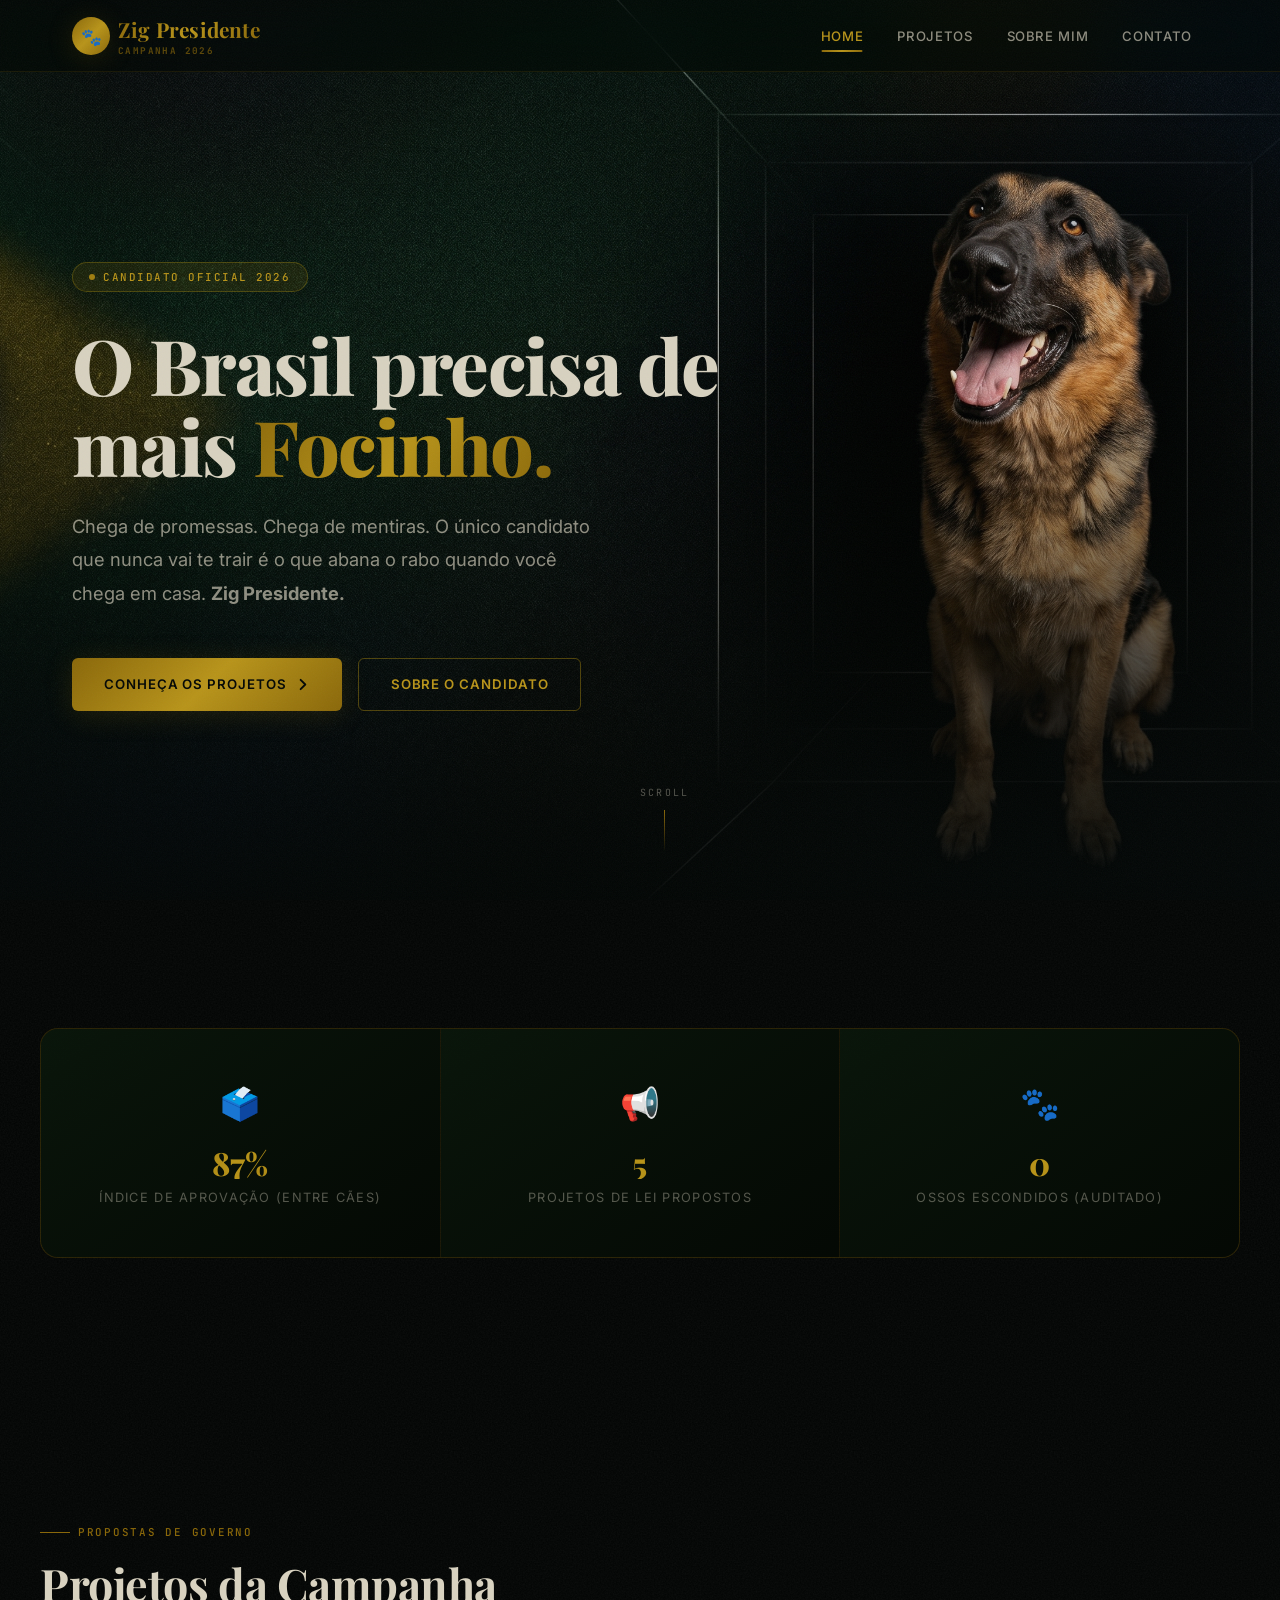
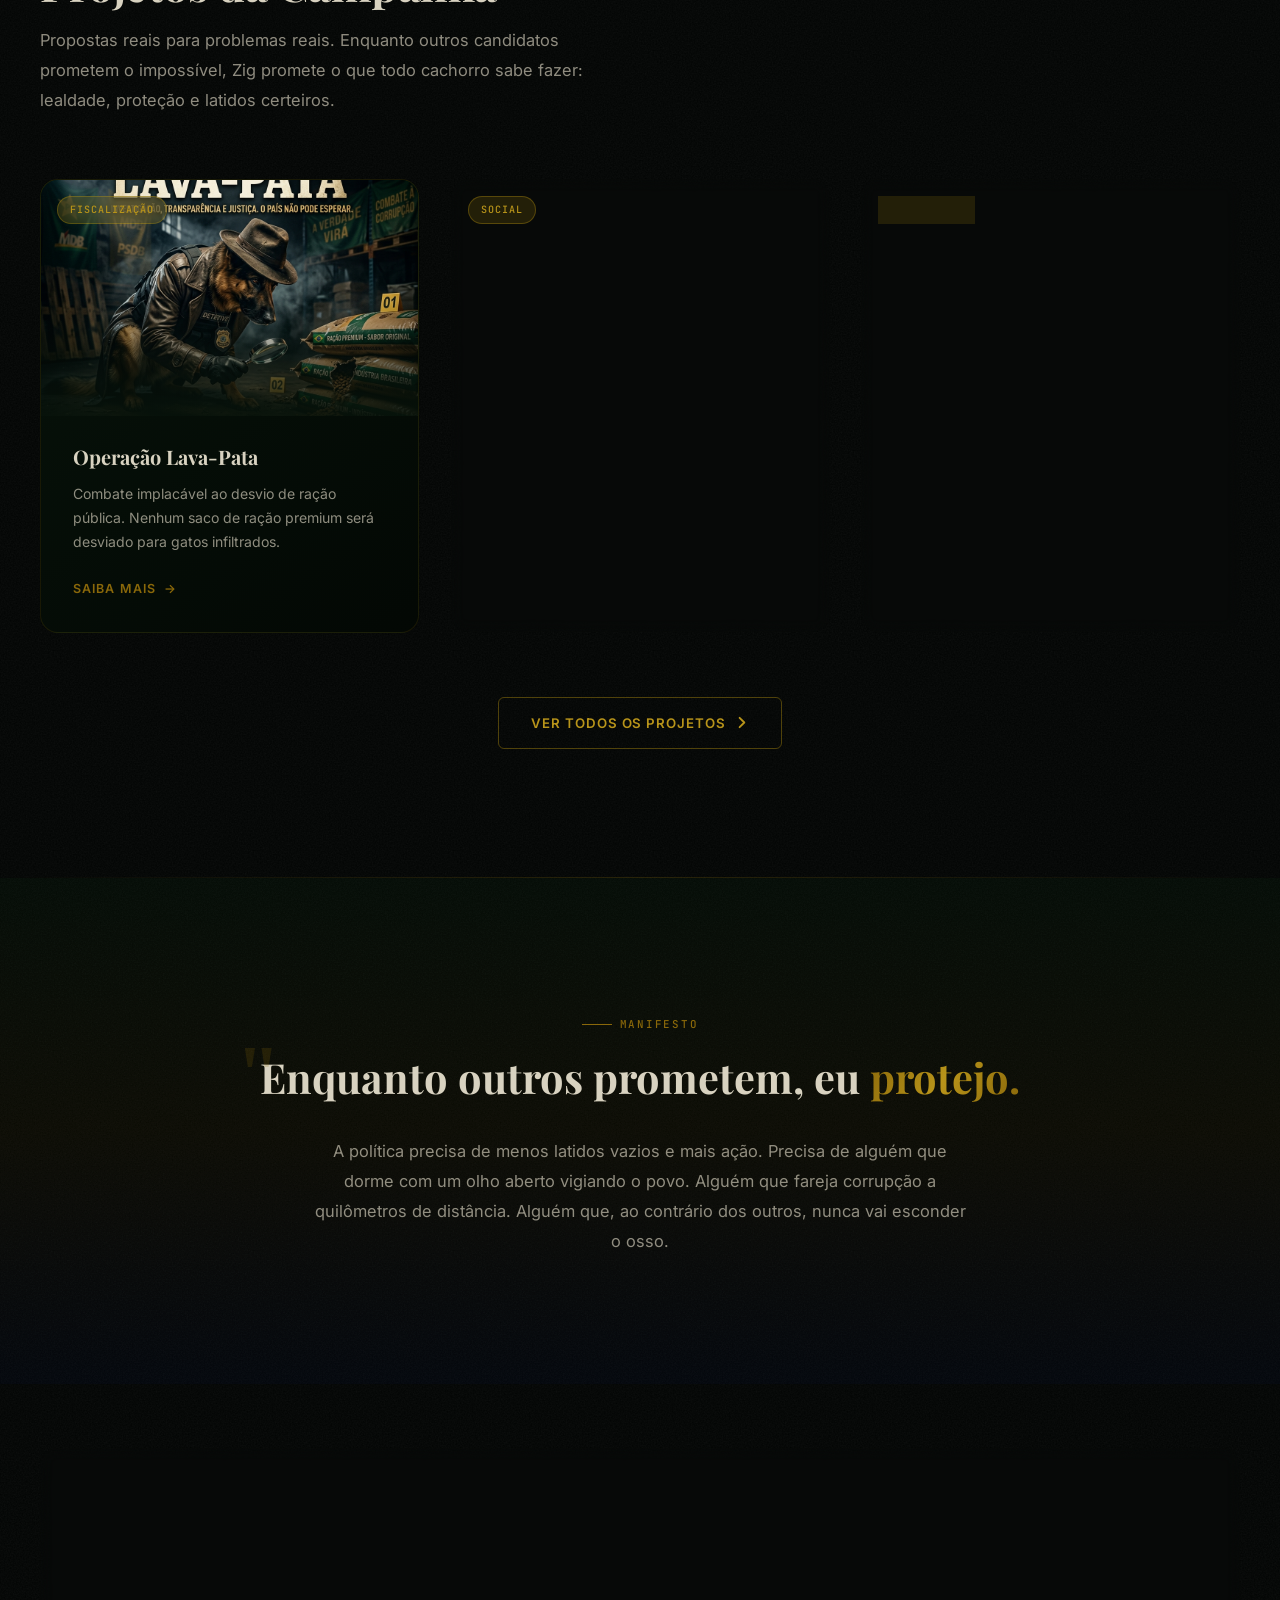
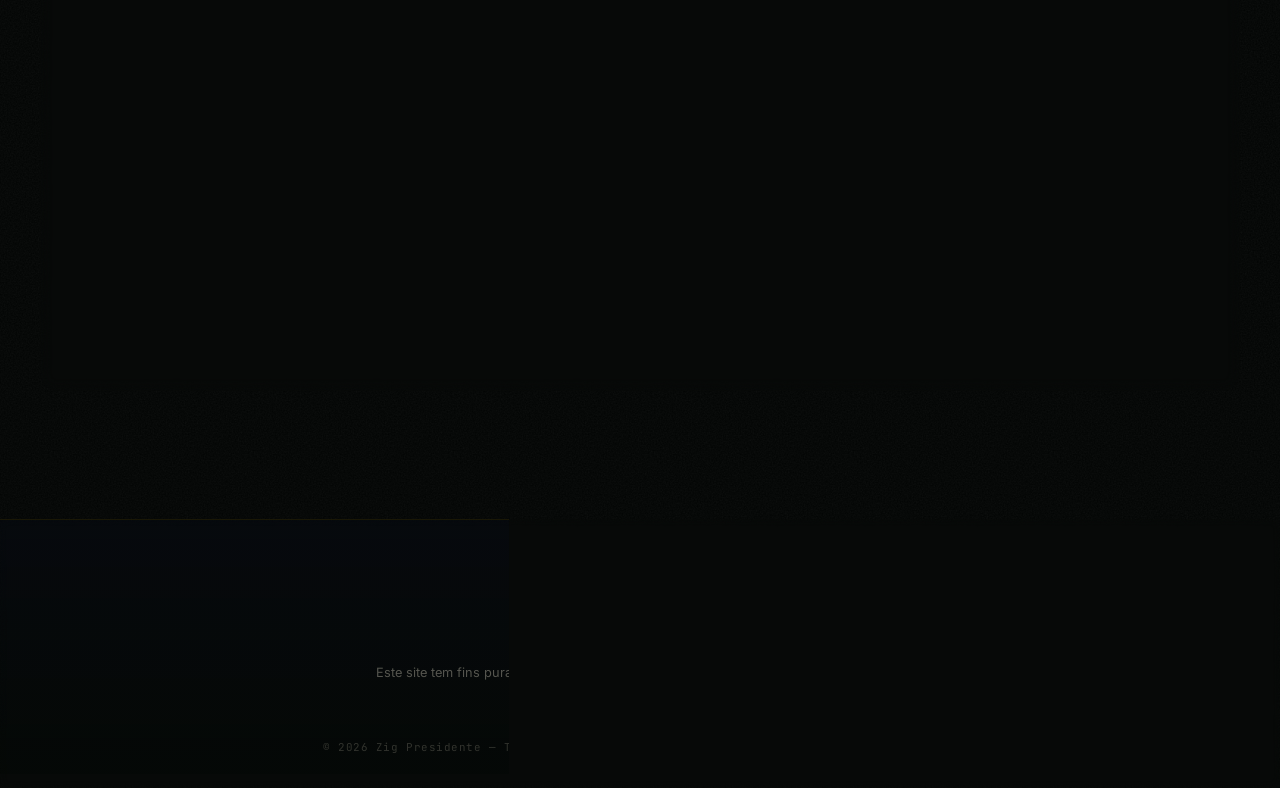
==== index.html @ d4a7e596 "inicial" ====
<!DOCTYPE html>
<html lang="pt-BR">
<head>
  <meta charset="UTF-8">
  <meta name="viewport" content="width=device-width, initial-scale=1.0">
  <meta name="description" content="Zig Presidente — A campanha presidencial canina mais séria do Brasil. Conheça os projetos e propostas do candidato mais leal do país.">
  <title>Zig Presidente — O Brasil Precisa de Mais Focinho</title>
  <link rel="stylesheet" href="style.css">
  <link rel="icon" href="data:image/svg+xml,<svg xmlns=%22http://www.w3.org/2000/svg%22 viewBox=%220 0 100 100%22><text y=%22.9em%22 font-size=%2290%22>🐾</text></svg>">
</head>
<body>

  <!-- Grain Overlay -->
  <div class="grain-overlay"></div>

  <!-- Header -->
  <header class="header" id="header">
    <div class="header-inner">
      <a href="index.html" class="logo" id="logo">
        <div class="logo-icon">🐾</div>
        <div>
          <span class="logo-text">Zig Presidente</span>
          <span class="logo-tag">Campanha 2026</span>
        </div>
      </a>
      <button class="menu-toggle" id="menu-toggle" aria-label="Abrir menu">
        <span></span><span></span><span></span>
      </button>
      <nav class="nav" id="nav">
        <a href="index.html" class="nav-link active" id="nav-home">Home</a>
        <a href="projetos.html" class="nav-link" id="nav-projetos">Projetos</a>
        <a href="sobre.html" class="nav-link" id="nav-sobre">Sobre Mim</a>
        <a href="contato.html" class="nav-link" id="nav-contato">Contato</a>
      </nav>
    </div>
  </header>

  <!-- ========================
       HERO SECTION
       ======================== -->
  <section class="hero" id="hero">
    <div class="hero-bg"></div>
    <div class="hero-content">
      <div class="hero-badge">
        <span class="hero-badge-dot"></span>
        Candidato Oficial 2026
      </div>
      <h1 class="hero-title">
        O Brasil precisa de mais
        <span class="hero-title-gold">Focinho.</span>
      </h1>
      <p class="hero-subtitle">
        Chega de promessas. Chega de mentiras. O único candidato que nunca vai
        te trair é o que abana o rabo quando você chega em casa.
        <strong>Zig Presidente.</strong>
      </p>
      <div class="hero-actions">
        <a href="projetos.html" class="btn btn-primary" id="btn-projetos">
          Conheça os Projetos
          <svg width="15" height="15" viewBox="0 0 16 16" fill="none"><path d="M6 3L11 8L6 13" stroke="currentColor" stroke-width="2" stroke-linecap="round" stroke-linejoin="round"/></svg>
        </a>
        <a href="sobre.html" class="btn btn-outline" id="btn-sobre">
          Sobre o Candidato
        </a>
      </div>
    </div>
    <div class="scroll-indicator">
      <span class="scroll-indicator-text">Scroll</span>
      <div class="scroll-indicator-line"></div>
    </div>
  </section>

  <!-- ========================
       NÚMEROS DA CAMPANHA
       ======================== -->
  <section class="section" id="numbers" style="padding-bottom: 0;">
    <div class="section-inner">
      <div class="feature-strip reveal">
        <div class="feature-item">
          <span class="feature-icon">🗳️</span>
          <div class="feature-value">87%</div>
          <div class="feature-label">Índice de aprovação (entre cães)</div>
        </div>
        <div class="feature-item">
          <span class="feature-icon">📢</span>
          <div class="feature-value">5</div>
          <div class="feature-label">Projetos de lei propostos</div>
        </div>
        <div class="feature-item">
          <span class="feature-icon">🐾</span>
          <div class="feature-value">0</div>
          <div class="feature-label">Ossos escondidos (auditado)</div>
        </div>
      </div>
    </div>
  </section>

  <!-- ========================
       PROJETOS DA CAMPANHA
       ======================== -->
  <section class="section" id="projects-preview">
    <div class="section-inner">
      <div class="reveal">
        <span class="section-label">Propostas de Governo</span>
        <h2 class="section-title">Projetos da Campanha</h2>
        <p class="section-desc">
          Propostas reais para problemas reais. Enquanto outros candidatos prometem
          o impossível, Zig promete o que todo cachorro sabe fazer: lealdade,
          proteção e latidos certeiros.
        </p>
      </div>

      <div class="projects-grid">
        <!-- Card 1 -->
        <a href="projetos.html#projeto-lava-pata" class="project-card reveal reveal-delay-1" id="card-lava-pata">
          <div class="project-card-image">
            <img src="img/operacao-lava-pata.png" alt="Operação Lava-Pata" loading="lazy">
            <span class="project-card-tag">Fiscalização</span>
          </div>
          <div class="project-card-body">
            <h3 class="project-card-title">Operação Lava-Pata</h3>
            <p class="project-card-desc">
              Combate implacável ao desvio de ração pública. Nenhum saco de ração
              premium será desviado para gatos infiltrados.
            </p>
            <div class="project-card-footer">
              <span class="project-card-link">
                Saiba mais <span class="project-card-link-arrow">→</span>
              </span>
            </div>
          </div>
        </a>

        <!-- Card 2 -->
        <a href="projetos.html#projeto-bolsa-petisco" class="project-card reveal reveal-delay-2" id="card-bolsa-petisco">
          <div class="project-card-image">
            <img src="img/bolsa-petisco-premium.png" alt="Bolsa Petisco Premium" loading="lazy">
            <span class="project-card-tag">Social</span>
          </div>
          <div class="project-card-body">
            <h3 class="project-card-title">Bolsa Petisco Premium</h3>
            <p class="project-card-desc">
              Redistribuição de renda canina. Todo cachorro merece um petisco
              de qualidade, não apenas os de raça.
            </p>
            <div class="project-card-footer">
              <span class="project-card-link">
                Saiba mais <span class="project-card-link-arrow">→</span>
              </span>
            </div>
          </div>
        </a>

        <!-- Card 3 -->
        <a href="projetos.html#projeto-pec-focinho" class="project-card reveal reveal-delay-3" id="card-pec-focinho">
          <div class="project-card-image">
            <img src="img/pec-focinho-livre.png" alt="PEC do Focinho Livre" loading="lazy">
            <span class="project-card-tag">Legislação</span>
          </div>
          <div class="project-card-body">
            <h3 class="project-card-title">PEC do Focinho Livre</h3>
            <p class="project-card-desc">
              Legalização da quebra de lixeiras. Liberdade de expressão para
              focinhos curiosos em todo o território nacional.
            </p>
            <div class="project-card-footer">
              <span class="project-card-link">
                Saiba mais <span class="project-card-link-arrow">→</span>
              </span>
            </div>
          </div>
        </a>
      </div>

      <div class="section-cta reveal reveal-delay-4">
        <a href="projetos.html" class="btn btn-outline" id="btn-all-projects">
          Ver Todos os Projetos
          <svg width="15" height="15" viewBox="0 0 16 16" fill="none"><path d="M6 3L11 8L6 13" stroke="currentColor" stroke-width="2" stroke-linecap="round" stroke-linejoin="round"/></svg>
        </a>
      </div>
    </div>
  </section>

  <div class="divider"></div>

  <!-- ========================
       MANIFESTO
       ======================== -->
  <section class="manifesto-section" id="manifesto">
    <div class="section-inner" style="text-align: center;">
      <div class="reveal">
        <span class="section-label" style="justify-content: center;">
          Manifesto
        </span>
        <blockquote class="manifesto-quote">
          Enquanto outros prometem, eu
          <span class="hero-title-gold">protejo.</span>
        </blockquote>
        <p class="section-desc" style="max-width: 660px; margin-left: auto; margin-right: auto; margin-bottom: 0;">
          A política precisa de menos latidos vazios e mais ação. Precisa de alguém
          que dorme com um olho aberto vigiando o povo. Alguém que fareja corrupção
          a quilômetros de distância. Alguém que, ao contrário dos outros, nunca
          vai esconder o osso.
        </p>
      </div>
    </div>
  </section>

  <!-- ========================
       CALL TO ACTION FINAL
       ======================== -->
  <section class="section" id="cta-final" style="padding-top: var(--space-3xl);">
    <div class="section-inner">
      <div class="cta-block reveal">
        <div class="cta-block-inner">
          <span class="section-label" style="justify-content: center;">Faça Parte</span>
          <h2 class="cta-block-title">Junte-se à campanha<br>mais honesta do Brasil.</h2>
          <p class="cta-block-desc">
            Siga o Zig no Instagram e acompanhe cada latido, cada proposta e cada
            mordida na corrupção em tempo real.
          </p>
          <div class="cta-block-actions">
            <a href="https://www.instagram.com/zig_o_cachorro" target="_blank" rel="noopener noreferrer"
               class="btn btn-primary" id="btn-ig-cta">
              <svg width="18" height="18" viewBox="0 0 24 24" fill="none">
                <rect x="2" y="2" width="20" height="20" rx="5" stroke="currentColor" stroke-width="2"/>
                <circle cx="12" cy="12" r="5" stroke="currentColor" stroke-width="2"/>
                <circle cx="17.5" cy="6.5" r="1.5" fill="currentColor"/>
              </svg>
              @zig_o_cachorro
            </a>
            <a href="contato.html" class="btn btn-outline" id="btn-contact-cta">
              Entrar em Contato
            </a>
          </div>
        </div>
      </div>
    </div>
  </section>

  <!-- Footer -->
  <footer class="footer" id="footer">
    <div class="footer-inner">
      <a href="https://www.instagram.com/zig_o_cachorro" target="_blank" rel="noopener noreferrer"
         class="footer-instagram" id="footer-ig-link">
        <svg width="18" height="18" viewBox="0 0 24 24" fill="none">
          <rect x="2" y="2" width="20" height="20" rx="5" stroke="currentColor" stroke-width="2"/>
          <circle cx="12" cy="12" r="5" stroke="currentColor" stroke-width="2"/>
          <circle cx="17.5" cy="6.5" r="1.5" fill="currentColor"/>
        </svg>
        @zig_o_cachorro
      </a>
      <p class="footer-disclaimer">
        Este site tem fins puramente de comédia e é um projeto de estudo sobre
        programação desenvolvido por <strong>Carlos Guedes</strong>.
      </p>
      <p class="footer-copyright">
        © 2026 Zig Presidente — Todos os direitos reservados (inclusive o de roer chinelos).
      </p>
    </div>
  </footer>

  <script src="main.js"></script>

  <style>
    /* === section-cta centralizado === */
    .section-cta {
      text-align: center;
      margin-top: var(--space-3xl);
    }

    /* === CTA Block === */
    .cta-block {
      border-radius: var(--radius-lg);
      overflow: hidden;
      border: 1px solid var(--glass-border);
      background:
        var(--noise-url),
        linear-gradient(145deg, rgba(26, 92, 42, 0.22), rgba(7, 18, 10, 0.92));
      background-size: 300px 300px, cover;
      backdrop-filter: blur(8px);
      -webkit-backdrop-filter: blur(8px);
    }

    .cta-block-inner {
      padding: var(--space-4xl) var(--space-3xl);
      text-align: center;
      position: relative;
    }

    /* Borda dourada animada no topo */
    .cta-block-inner::before {
      content: '';
      position: absolute;
      top: 0; left: 10%; right: 10%;
      height: 2px;
      background: var(--gradient-gold);
      border-radius: var(--radius-full);
      opacity: 0.7;
    }

    .cta-block-title {
      font-family: var(--font-display);
      font-size: clamp(1.8rem, 3.5vw, 2.8rem);
      font-weight: 800;
      line-height: 1.2;
      margin: var(--space-md) 0 var(--space-lg);
    }

    .cta-block-desc {
      font-size: 1rem;
      color: var(--text-secondary);
      max-width: 480px;
      margin: 0 auto var(--space-2xl);
      line-height: 1.8;
    }

    .cta-block-actions {
      display: flex;
      gap: var(--space-md);
      justify-content: center;
      flex-wrap: wrap;
    }

    @media (max-width: 480px) {
      .cta-block-inner { padding: var(--space-2xl) var(--space-lg); }
      .cta-block-actions .btn { width: 100%; justify-content: center; }
    }
  </style>
</body>
</html>
---- style.css ----
/* ============================================
   ZIG PRESIDENTE — DESIGN SYSTEM PREMIUM v2
   Fundo: textura do background.jpeg com cores
   da bandeira brasileira (verde, amarelo, azul)
   ============================================ */

@import url('https://fonts.googleapis.com/css2?family=Playfair+Display:ital,wght@0,400;0,600;0,700;0,800;0,900;1,400;1,700&family=Inter:wght@300;400;500;600;700&family=JetBrains+Mono:wght@400;500&display=swap');

/* ============================================
   CSS CUSTOM PROPERTIES
   ============================================ */
:root {
  /* =============================================
     PALETA EXTRAÍDA DA IMAGEM:
     Base: preto-verde profundo
     Verde: floresta escuro mas visível
     Ouro: oliva quente, âmbar
     Azul: marinho profundo
     ============================================= */

  /* Verde floresta — visível, rico, escuro */
  --br-green-dark:  #071a0c;
  --br-green:       #0e3018;
  --br-green-mid:   #164224;
  --br-green-light: #1e5430;

  /* Ouro oliva / âmbar — quente e presente */
  --br-gold-deep:   #5a4206;
  --br-gold:        #8a680a;
  --br-gold-mid:    #a07e10;
  --br-gold-light:  #b8941a;
  --br-gold-glow:   #c8a824;

  /* Azul marinho profundo — rico */
  --br-blue-dark:   #060e22;
  --br-blue:        #0a1838;
  --br-blue-mid:    #102450;
  --br-blue-light:  #183068;

  /* Neutros — base quase preta */
  --coal-950: #020403;
  --coal-900: #040805;
  --coal-800: #060c07;
  --coal-700: #091009;

  /* Texto — levemente aquecido */
  --text-primary:   #d8d2c0;
  --text-secondary: rgba(216, 210, 192, 0.65);
  --text-tertiary:  rgba(216, 210, 192, 0.38);
  --text-gold:      #b8941a;

  /* Gradientes principais */
  --gradient-gold:       linear-gradient(135deg, var(--br-gold), var(--br-gold-light), var(--br-gold));
  --gradient-gold-text:  linear-gradient(120deg, var(--br-gold), var(--br-gold-light), var(--br-gold));
  --gradient-card:       linear-gradient(145deg, rgba(8, 22, 12, 0.88), rgba(3, 8, 4, 0.95));
  --gradient-hero-overlay: linear-gradient(
    180deg,
    rgba(2, 5, 3, 0.18) 0%,
    rgba(2, 5, 3, 0.05) 38%,
    rgba(2, 5, 3, 0.50) 68%,
    rgba(2, 5, 3, 0.97) 100%
  );

  /* ===== NOISE — grain fino, não branco ===== */
  --noise-url: url("data:image/svg+xml,%3Csvg xmlns='http://www.w3.org/2000/svg' width='200' height='200'%3E%3Cfilter id='n'%3E%3CfeTurbulence type='fractalNoise' baseFrequency='0.68' numOctaves='4' stitchTiles='stitch'/%3E%3CfeColorMatrix type='saturate' values='0'/%3E%3C/filter%3E%3Crect width='200' height='200' filter='url(%23n)' opacity='0.06'/%3E%3C/svg%3E");

  /* Glass */
  --glass-bg:           rgba(6, 16, 8, 0.82);
  --glass-border:       rgba(138, 104, 10, 0.16);
  --glass-border-hover: rgba(138, 104, 10, 0.36);

  /* Shadows */
  --shadow-sm:          0 2px 8px  rgba(0, 0, 0, 0.65);
  --shadow-md:          0 4px 20px rgba(0, 0, 0, 0.72);
  --shadow-lg:          0 8px 40px rgba(0, 0, 0, 0.80);
  --shadow-xl:          0 16px 60px rgba(0, 0, 0, 0.88);
  --shadow-gold:        0 4px 28px rgba(138, 104, 10, 0.20);
  --shadow-gold-hover:  0 8px 40px rgba(138, 104, 10, 0.32);

  /* Spacing */
  --space-xs:   0.25rem;
  --space-sm:   0.5rem;
  --space-md:   1rem;
  --space-lg:   1.5rem;
  --space-xl:   2rem;
  --space-2xl:  3rem;
  --space-3xl:  4rem;
  --space-4xl:  6rem;
  --space-5xl:  8rem;

  /* Typography */
  --font-display: 'Playfair Display', Georgia, serif;
  --font-body:    'Inter', -apple-system, sans-serif;
  --font-mono:    'JetBrains Mono', monospace;

  /* Borders */
  --radius-sm:   6px;
  --radius-md:   12px;
  --radius-lg:   18px;
  --radius-xl:   28px;
  --radius-full: 9999px;

  /* Transitions */
  --ease-expo:      cubic-bezier(0.16, 1, 0.3, 1);
  --ease-quart:     cubic-bezier(0.25, 1, 0.5, 1);
  --transition-fast: 200ms var(--ease-expo);
  --transition-base: 380ms var(--ease-expo);
  --transition-slow: 620ms var(--ease-expo);

  /* Layout */
  --max-width:    1200px;
  --header-height: 72px;
}

/* ============================================
   RESET
   ============================================ */
*, *::before, *::after { margin: 0; padding: 0; box-sizing: border-box; }
html { scroll-behavior: smooth; font-size: 16px; -webkit-font-smoothing: antialiased; }
a    { text-decoration: none; color: inherit; }
img  { max-width: 100%; display: block; }
ul, ol { list-style: none; }

/* ============================================
   FUNDO GLOBAL — TEXTURA DA BANDEIRA
   O body usa background.jpeg como textura base
   com overlay das cores da bandeira brasileira.
   ============================================ */
body {
  font-family: var(--font-body);
  color: var(--text-primary);
  line-height: 1.7;
  overflow-x: hidden;
  min-height: 100vh;

  /*
    BASE: preto profundo + grain
    A cor vem do body::before via blobs de gradiente,
    replicando exatamente a estética da imagem.
  */
  background-color: #010302;
  background-image:
    var(--noise-url),
    linear-gradient(
      160deg,
      #010302 0%,
      #020504 50%,
      #010302 100%
    );
  background-size: 200px 200px, cover;
  background-attachment: scroll, fixed;
}

/*
  BLOBS DE COR — replicam os glows da imagem:
  • Verde floresta: cantos e diagonal
  • Azul marinho: blob lateral esquerdo
  • Ouro oliva: centro/diagonal
  Todos ricos mas escuros, sobre o preto.
*/
body::before {
  content: '';
  position: fixed;
  inset: 0;
  z-index: 0;
  pointer-events: none;
  background:
    /* Verde topo-esquerdo */
    radial-gradient(ellipse 50% 32% at -2% 4%,
      rgba(16, 62, 24, 0.72) 0%,
      rgba(8, 36, 14, 0.36) 45%,
      transparent 68%
    ),
    /* Azul marinho centro-esquerdo — contido na esquerda */
    radial-gradient(ellipse 40% 48% at 5% 52%,
      rgba(8, 20, 68, 0.78) 0%,
      rgba(6, 14, 50, 0.50) 40%,
      transparent 65%
    ),
    /* Ouro oliva — apenas esquerda/centro-esquerdo */
    radial-gradient(ellipse 45% 40% at 22% 48%,
      rgba(90, 74, 6, 0.58) 0%,
      rgba(60, 48, 4, 0.28) 45%,
      transparent 68%
    ),
    /* Verde canto inferior-esquerdo */
    radial-gradient(ellipse 44% 36% at -2% 100%,
      rgba(12, 48, 18, 0.58) 0%,
      rgba(6, 28, 10, 0.24) 50%,
      transparent 70%
    ),
    /* Verde sombra canto superior-direito */
    radial-gradient(ellipse 40% 30% at 102% 0%,
      rgba(6, 24, 10, 0.35) 0%,
      transparent 60%
    ),
    /* Verde sombra canto inferior-direito */
    radial-gradient(ellipse 48% 36% at 102% 100%,
      rgba(4, 18, 8, 0.40) 0%,
      transparent 65%
    ),
    /* Vignette escuro lateral direita — mata o branco */
    linear-gradient(to left,
      rgba(1, 2, 1, 0.72) 0%,
      rgba(1, 2, 1, 0.40) 30%,
      transparent 60%
    ),
    /* Vignette escuro topo e base */
    linear-gradient(to bottom,
      rgba(1, 2, 1, 0.50) 0%,
      transparent 18%,
      transparent 82%,
      rgba(1, 2, 1, 0.60) 100%
    );
}

/* Vignette adicional: escurece bordas do conteúdo */
body::after {
  content: '';
  position: fixed;
  inset: 0;
  z-index: 0;
  pointer-events: none;
  background:
    /* Borda direita muito escura */
    radial-gradient(ellipse 40% 100% at 100% 50%,
      rgba(0, 0, 0, 0.55) 0%,
      transparent 70%
    ),
    /* Borda superior */
    radial-gradient(ellipse 100% 25% at 50% 0%,
      rgba(0, 0, 0, 0.45) 0%,
      transparent 100%
    ),
    /* Borda inferior */
    radial-gradient(ellipse 100% 20% at 50% 100%,
      rgba(0, 0, 0, 0.50) 0%,
      transparent 100%
    );
}

/* Todos os filhos ficam acima dos pseudo-elementos */
body > * { position: relative; z-index: 1; }

/* ============================================
   SCROLLBAR
   ============================================ */
::-webkit-scrollbar       { width: 7px; }
::-webkit-scrollbar-track { background: var(--coal-900); }
::-webkit-scrollbar-thumb { background: var(--br-green-mid); border-radius: var(--radius-full); }
::-webkit-scrollbar-thumb:hover { background: var(--br-gold); }

::selection { background: rgba(200, 160, 16, 0.30); color: #fff; }

/* ============================================
   GRAIN OVERLAY (textura fina premium)
   ============================================ */
.grain-overlay {
  position: fixed;
  inset: 0;
  pointer-events: none;
  z-index: 9999;
  opacity: 0.038;
  background-image: url("data:image/svg+xml,%3Csvg viewBox='0 0 200 200' xmlns='http://www.w3.org/2000/svg'%3E%3Cfilter id='n'%3E%3CfeTurbulence type='fractalNoise' baseFrequency='0.80' numOctaves='4' stitchTiles='stitch'/%3E%3C/filter%3E%3Crect width='100%25' height='100%25' filter='url(%23n)'/%3E%3C/svg%3E");
  background-size: 200px;
}

/* ============================================
   HEADER
   ============================================ */
.header {
  position: fixed;
  top: 0; left: 0; right: 0;
  z-index: 1000;
  height: var(--header-height);
  transition: all var(--transition-base);
}

.header::before {
  content: '';
  position: absolute;
  inset: 0;
  background: rgba(3, 8, 4, 0.62);
  backdrop-filter: blur(22px) saturate(160%);
  -webkit-backdrop-filter: blur(22px) saturate(160%);
  border-bottom: 1px solid var(--glass-border);
  transition: all var(--transition-base);
}

.header.scrolled::before {
  background: rgba(3, 8, 4, 0.94);
  border-bottom-color: rgba(138, 104, 10, 0.22);
}

.header-inner {
  position: relative;
  max-width: var(--max-width);
  margin: 0 auto;
  padding: 0 var(--space-xl);
  height: 100%;
  display: flex;
  align-items: center;
  justify-content: space-between;
}

/* Logo */
.logo {
  display: flex;
  align-items: center;
  gap: var(--space-sm);
  font-family: var(--font-display);
  font-weight: 700;
  font-size: 1.3rem;
  z-index: 10;
}

.logo-icon {
  width: 38px; height: 38px;
  border-radius: var(--radius-full);
  background: var(--gradient-gold);
  display: flex; align-items: center; justify-content: center;
  font-size: 1.05rem;
  box-shadow: var(--shadow-gold);
  flex-shrink: 0;
}

.logo-text {
  background: var(--gradient-gold-text);
  -webkit-background-clip: text;
  -webkit-text-fill-color: transparent;
  background-clip: text;
  letter-spacing: 0.01em;
}

.logo-tag {
  font-family: var(--font-mono);
  font-size: 0.58rem;
  color: var(--br-gold);
  text-transform: uppercase;
  letter-spacing: 0.15em;
  opacity: 0.65;
  display: block;
  margin-top: -3px;
}

/* Nav */
.nav { display: flex; align-items: center; gap: 2px; }

.nav-link {
  position: relative;
  padding: 8px 16px;
  font-size: 0.82rem;
  font-weight: 500;
  letter-spacing: 0.05em;
  text-transform: uppercase;
  color: var(--text-secondary);
  border-radius: var(--radius-sm);
  transition: color var(--transition-fast);
}

.nav-link:hover  { color: var(--br-gold-light); }
.nav-link.active { color: var(--br-gold-light); }

.nav-link::after {
  content: '';
  position: absolute;
  bottom: 3px; left: 50%;
  width: 0; height: 2px;
  background: var(--gradient-gold);
  border-radius: var(--radius-full);
  transform: translateX(-50%);
  transition: width var(--transition-base);
}

.nav-link:hover::after,
.nav-link.active::after { width: 55%; }

/* Mobile toggle */
.menu-toggle {
  display: none;
  flex-direction: column;
  gap: 5px;
  background: none; border: none; cursor: pointer;
  padding: var(--space-sm); z-index: 10;
}
.menu-toggle span {
  display: block; width: 24px; height: 2px;
  background: var(--br-gold-mid);
  border-radius: var(--radius-full);
  transition: all var(--transition-base);
}
.menu-toggle.active span:nth-child(1) { transform: rotate(45deg) translate(5px, 5px); }
.menu-toggle.active span:nth-child(2) { opacity: 0; }
.menu-toggle.active span:nth-child(3) { transform: rotate(-45deg) translate(5px, -5px); }

/* ============================================
   HERO SECTION (mantida exatamente como estava)
   ============================================ */
.hero {
  position: relative;
  min-height: 100vh;
  display: flex;
  align-items: center;
  justify-content: flex-start;
  overflow: hidden;
}

.hero-bg {
  position: absolute; inset: 0;
  background-image: url('background.jpeg');
  background-size: cover;
  background-position: center;
  background-attachment: fixed;
  z-index: 0;
}

.hero-bg::after {
  content: '';
  position: absolute; inset: 0;
  background: var(--gradient-hero-overlay);
  z-index: 1;
}

.hero-bg::before {
  content: '';
  position: absolute; inset: 0;
  background: radial-gradient(ellipse at center, transparent 40%, rgba(4, 9, 10, 0.5) 100%);
  z-index: 2;
}

.hero-content {
  position: relative; z-index: 3;
  max-width: var(--max-width);
  margin: 0 auto;
  padding: calc(var(--header-height) + var(--space-4xl)) var(--space-xl) var(--space-4xl);
  width: 100%;
}

.hero-badge {
  display: inline-flex;
  align-items: center;
  gap: var(--space-sm);
  padding: 5px 16px;
  background: rgba(200, 160, 16, 0.10);
  border: 1px solid rgba(200, 160, 16, 0.28);
  border-radius: var(--radius-full);
  font-family: var(--font-mono);
  font-size: 0.68rem;
  font-weight: 500;
  color: var(--br-gold-light);
  letter-spacing: 0.14em;
  text-transform: uppercase;
  margin-bottom: var(--space-xl);
  animation: fadeInUp 0.8s var(--ease-expo) 0.2s both;
}

.hero-badge-dot {
  width: 6px; height: 6px;
  border-radius: var(--radius-full);
  background: var(--br-gold-mid);
  animation: pulse-dot 2s ease-in-out infinite;
}

.hero-title {
  font-family: var(--font-display);
  font-size: clamp(2.8rem, 6vw, 5.5rem);
  font-weight: 800;
  line-height: 1.05;
  letter-spacing: -0.02em;
  margin-bottom: var(--space-lg);
  animation: fadeInUp 0.8s var(--ease-expo) 0.4s both;
  max-width: 650px;
}

.hero-title-gold {
  background: var(--gradient-gold-text);
  -webkit-background-clip: text;
  -webkit-text-fill-color: transparent;
  background-clip: text;
}

.hero-subtitle {
  font-size: clamp(1rem, 1.6vw, 1.15rem);
  color: var(--text-secondary);
  max-width: 520px;
  line-height: 1.82;
  margin-bottom: var(--space-2xl);
  animation: fadeInUp 0.8s var(--ease-expo) 0.6s both;
}

.hero-actions {
  display: flex; gap: var(--space-md); flex-wrap: wrap;
  animation: fadeInUp 0.8s var(--ease-expo) 0.8s both;
}

.scroll-indicator {
  position: absolute;
  bottom: var(--space-2xl);
  left: 50%;
  transform: translateX(-50%);
  z-index: 3;
  display: flex; flex-direction: column; align-items: center; gap: var(--space-sm);
  animation: fadeInUp 0.8s var(--ease-expo) 1.2s both;
}

.scroll-indicator-text {
  font-family: var(--font-mono);
  font-size: 0.62rem;
  letter-spacing: 0.22em;
  text-transform: uppercase;
  color: var(--text-tertiary);
}

.scroll-indicator-line {
  width: 1px; height: 42px;
  background: linear-gradient(180deg, var(--br-gold), transparent);
  animation: scroll-line 2s ease-in-out infinite;
}

/* ============================================
   BUTTONS
   ============================================ */
.btn {
  display: inline-flex; align-items: center; gap: var(--space-sm);
  padding: 14px 32px;
  font-family: var(--font-body);
  font-size: 0.83rem; font-weight: 600;
  letter-spacing: 0.07em; text-transform: uppercase;
  border: none; cursor: pointer;
  border-radius: var(--radius-sm);
  transition: all var(--transition-base);
  position: relative; overflow: hidden;
}

.btn-primary {
  background: var(--gradient-gold);
  color: var(--coal-900);
  box-shadow: var(--shadow-gold);
}
.btn-primary:hover {
  box-shadow: var(--shadow-gold-hover);
  transform: translateY(-2px);
}
.btn-primary::before {
  content: '';
  position: absolute; top: 0; left: -100%;
  width: 100%; height: 100%;
  background: linear-gradient(90deg, transparent, rgba(255,255,255,0.2), transparent);
  transition: left 0.5s ease;
}
.btn-primary:hover::before { left: 100%; }

.btn-outline {
  background: transparent;
  color: var(--br-gold-light);
  border: 1px solid rgba(200, 160, 16, 0.38);
}
.btn-outline:hover {
  border-color: var(--br-gold);
  background: rgba(200, 160, 16, 0.09);
  transform: translateY(-2px);
}

/* ============================================
   SECTION BASE
   ============================================ */
.section {
  padding: var(--space-5xl) var(--space-xl);
  position: relative;
}

.section-inner {
  max-width: var(--max-width);
  margin: 0 auto;
}

.section-label {
  display: inline-flex; align-items: center; gap: var(--space-sm);
  font-family: var(--font-mono);
  font-size: 0.68rem; font-weight: 500;
  letter-spacing: 0.16em; text-transform: uppercase;
  color: var(--br-gold);
  margin-bottom: var(--space-md);
}
.section-label::before {
  content: ''; width: 30px; height: 1px; background: var(--br-gold);
}

.section-title {
  font-family: var(--font-display);
  font-size: clamp(2rem, 3.5vw, 3rem);
  font-weight: 700; line-height: 1.15;
  margin-bottom: var(--space-md);
  letter-spacing: -0.01em;
}

.section-desc {
  font-size: 1.03rem;
  color: var(--text-secondary);
  max-width: 600px; line-height: 1.82;
  margin-bottom: var(--space-3xl);
}

.divider {
  width: 100%; height: 1px;
  background: linear-gradient(90deg, transparent, rgba(200,160,16,0.18), transparent);
}

/* ============================================
   PROJECT CARDS
   ============================================ */
.projects-grid {
  display: grid;
  grid-template-columns: repeat(auto-fit, minmax(320px, 1fr));
  gap: var(--space-xl);
}

.project-card {
  position: relative;
  border-radius: var(--radius-lg);
  overflow: hidden;
  background: var(--gradient-card);
  border: 1px solid var(--glass-border);
  transition: all var(--transition-base);
  cursor: pointer;
  /* Fundo interno também com leve textura */
  backdrop-filter: blur(8px);
  -webkit-backdrop-filter: blur(8px);
}
.project-card:hover {
  border-color: var(--glass-border-hover);
  transform: translateY(-7px);
  box-shadow: var(--shadow-gold);
}

.project-card-image {
  position: relative; width: 100%; aspect-ratio: 16/10; overflow: hidden;
}
.project-card-image img {
  width: 100%; height: 100%; object-fit: cover;
  transition: transform var(--transition-slow);
}
.project-card:hover .project-card-image img { transform: scale(1.06); }

.project-card-image::after {
  content: '';
  position: absolute; inset: 0;
  background: linear-gradient(180deg, transparent 50%, rgba(7, 18, 10, 0.92) 100%);
}

.project-card-tag {
  position: absolute; top: var(--space-md); left: var(--space-md); z-index: 2;
  padding: 4px 12px;
  background: rgba(200, 160, 16, 0.15);
  backdrop-filter: blur(10px); -webkit-backdrop-filter: blur(10px);
  border: 1px solid rgba(200, 160, 16, 0.32);
  border-radius: var(--radius-full);
  font-family: var(--font-mono); font-size: 0.63rem; font-weight: 500;
  color: var(--br-gold-light); letter-spacing: 0.10em; text-transform: uppercase;
}

.project-card-body { padding: var(--space-lg) var(--space-xl) var(--space-xl); }

.project-card-title {
  font-family: var(--font-display);
  font-size: 1.25rem; font-weight: 700;
  margin-bottom: var(--space-sm);
  color: var(--text-primary);
  transition: color var(--transition-fast);
}
.project-card:hover .project-card-title { color: var(--br-gold-light); }

.project-card-desc {
  font-size: 0.88rem; color: var(--text-secondary); line-height: 1.72;
  margin-bottom: var(--space-lg);
}

.project-card-footer { display: flex; align-items: center; justify-content: space-between; }

.project-card-link {
  display: inline-flex; align-items: center; gap: var(--space-sm);
  font-size: 0.78rem; font-weight: 600;
  color: var(--br-gold); text-transform: uppercase; letter-spacing: 0.09em;
  transition: gap var(--transition-fast);
}
.project-card:hover .project-card-link { gap: var(--space-md); }
.project-card-link-arrow { transition: transform var(--transition-fast); }
.project-card:hover .project-card-link-arrow { transform: translateX(4px); }

/* ============================================
   PAGE HERO (páginas internas)
   ============================================ */
.page-hero {
  position: relative;
  padding: calc(var(--header-height) + var(--space-4xl)) var(--space-xl) var(--space-3xl);
  text-align: center;
  overflow: hidden;
}

/* Faixas coloridas sutis na hero das páginas internas */
.page-hero::before {
  content: '';
  position: absolute; inset: 0;
  background:
    radial-gradient(ellipse 65% 55% at 15% 25%, rgba(14, 52, 20, 0.30), transparent 65%),
    radial-gradient(ellipse 55% 45% at 85% 75%, rgba(8, 18, 55, 0.25), transparent 60%),
    radial-gradient(ellipse 45% 35% at 50% 50%, rgba(90, 72, 6, 0.18), transparent 55%);
  pointer-events: none;
}

.page-hero-title {
  font-family: var(--font-display);
  font-size: clamp(2.4rem, 5vw, 4rem);
  font-weight: 800; line-height: 1.1;
  margin-bottom: var(--space-md);
  position: relative;
}

.page-hero-desc {
  font-size: 1.08rem; color: var(--text-secondary);
  max-width: 540px; margin: 0 auto;
  line-height: 1.82; position: relative;
}

/* ============================================
   MANIFESTO / QUOTE SECTION
   ============================================ */
.manifesto-section {
  position: relative;
  padding: var(--space-5xl) var(--space-xl);
  text-align: center;
  overflow: hidden;
}

.manifesto-section::before {
  content: '';
  position: absolute; inset: 0;
  background:
    linear-gradient(180deg,
      rgba(14, 48, 20, 0.18) 0%,
      rgba(90, 72, 6, 0.10) 50%,
      rgba(8, 18, 55, 0.18) 100%
    );
  pointer-events: none;
}

.manifesto-quote {
  font-family: var(--font-display);
  font-size: clamp(1.6rem, 3.5vw, 2.6rem);
  font-weight: 700;
  line-height: 1.3;
  max-width: 760px;
  margin: 0 auto var(--space-xl);
  position: relative;
}

.manifesto-quote::before {
  content: '"';
  font-size: 5rem;
  color: var(--br-gold);
  opacity: 0.2;
  position: absolute;
  top: -1rem; left: -1.5rem;
  font-family: Georgia, serif;
  line-height: 1;
}

/* ============================================
   DESTAQUE / FEATURE STRIP (index.html)
   ============================================ */
.feature-strip {
  display: grid;
  grid-template-columns: repeat(3, 1fr);
  gap: 1px;
  background: var(--glass-border);
  border: 1px solid var(--glass-border);
  border-radius: var(--radius-lg);
  overflow: hidden;
  margin-bottom: var(--space-5xl);
}

.feature-item {
  padding: var(--space-2xl) var(--space-xl);
  background: var(--gradient-card);
  text-align: center;
  transition: background var(--transition-fast);
}

.feature-item:hover {
  background: linear-gradient(145deg, rgba(14, 48, 20, 0.42), rgba(3, 8, 4, 0.94));
}

.feature-icon {
  font-size: 2rem; margin-bottom: var(--space-md);
  display: block;
}

.feature-value {
  font-family: var(--font-display);
  font-size: 2rem; font-weight: 800;
  background: var(--gradient-gold-text);
  -webkit-background-clip: text;
  -webkit-text-fill-color: transparent;
  background-clip: text;
  line-height: 1;
  margin-bottom: var(--space-sm);
}

.feature-label {
  font-size: 0.8rem; color: var(--text-tertiary);
  text-transform: uppercase; letter-spacing: 0.10em;
}

/* ============================================
   ABOUT — SOBRE.HTML
   ============================================ */
.about-grid {
  display: grid;
  grid-template-columns: 1fr 1.1fr;
  gap: var(--space-4xl);
  align-items: center;
}

.about-image-wrapper { position: relative; }

.about-image {
  border-radius: var(--radius-lg);
  overflow: hidden;
  border: 1px solid var(--glass-border);
  box-shadow: var(--shadow-xl);
}

.about-image img {
  width: 100%;
  object-fit: cover;
  display: block;
}

/* Moldura decorativa */
.about-image-wrapper::before {
  content: '';
  position: absolute;
  top: -14px; left: -14px; right: 14px; bottom: 14px;
  border: 1px solid rgba(200, 160, 16, 0.18);
  border-radius: var(--radius-lg);
  z-index: -1;
}

/* Badge flutuante na imagem */
.about-image-badge {
  position: absolute;
  bottom: var(--space-lg); right: -var(--space-lg);
  background: var(--gradient-card);
  border: 1px solid var(--glass-border-hover);
  border-radius: var(--radius-md);
  padding: var(--space-md) var(--space-lg);
  backdrop-filter: blur(16px);
  -webkit-backdrop-filter: blur(16px);
  right: calc(-1 * var(--space-xl));
  box-shadow: var(--shadow-lg);
}

.about-image-badge-value {
  font-family: var(--font-display);
  font-size: 1.5rem; font-weight: 800;
  background: var(--gradient-gold-text);
  -webkit-background-clip: text;
  -webkit-text-fill-color: transparent;
  background-clip: text;
  line-height: 1;
}

.about-image-badge-label {
  font-size: 0.7rem; color: var(--text-tertiary);
  text-transform: uppercase; letter-spacing: 0.10em;
}

.about-text {
  display: flex; flex-direction: column; gap: var(--space-lg);
}
.about-text p {
  font-size: 0.98rem; color: var(--text-secondary); line-height: 1.85;
}

.about-stats {
  display: grid;
  grid-template-columns: repeat(3, 1fr);
  gap: var(--space-md);
  margin-top: var(--space-2xl);
}

.stat-item {
  text-align: center;
  padding: var(--space-lg);
  background: var(--gradient-card);
  border: 1px solid var(--glass-border);
  border-radius: var(--radius-md);
  transition: border-color var(--transition-fast);
}
.stat-item:hover { border-color: var(--glass-border-hover); }

.stat-number {
  font-family: var(--font-display);
  font-size: 2rem; font-weight: 700;
  background: var(--gradient-gold-text);
  -webkit-background-clip: text;
  -webkit-text-fill-color: transparent;
  background-clip: text;
}
.stat-label {
  font-size: 0.72rem; color: var(--text-tertiary);
  text-transform: uppercase; letter-spacing: 0.10em; margin-top: 4px;
}

/* Timeline */
.timeline { position: relative; padding-left: 40px; }
.timeline::before {
  content: '';
  position: absolute; left: 14px; top: 0; bottom: 0;
  width: 1px;
  background: linear-gradient(180deg, var(--br-gold), rgba(200,160,16,0.2), transparent);
}

.timeline-item { position: relative; padding-bottom: var(--space-3xl); }
.timeline-item:last-child { padding-bottom: 0; }

.timeline-marker {
  position: absolute; left: -33px; top: 6px;
  width: 13px; height: 13px;
  border-radius: var(--radius-full);
  background: var(--coal-900);
  border: 2px solid var(--br-gold);
  z-index: 1;
  transition: all var(--transition-fast);
}
.timeline-item:hover .timeline-marker {
  background: var(--br-gold);
  box-shadow: 0 0 12px rgba(200, 160, 16, 0.45);
}

.timeline-content {
  padding: var(--space-lg) var(--space-xl);
  background: var(--gradient-card);
  border: 1px solid var(--glass-border);
  border-radius: var(--radius-md);
  transition: border-color var(--transition-fast);
  backdrop-filter: blur(6px);
  -webkit-backdrop-filter: blur(6px);
}
.timeline-content:hover { border-color: rgba(200, 160, 16, 0.24); }

.timeline-year {
  font-family: var(--font-mono); font-size: 0.72rem; font-weight: 600;
  color: var(--br-gold); letter-spacing: 0.12em; text-transform: uppercase;
}
.timeline-title {
  font-family: var(--font-display); font-size: 1.12rem; font-weight: 700;
  color: var(--text-primary); margin: var(--space-sm) 0;
}
.timeline-desc {
  font-size: 0.88rem; color: var(--text-secondary); line-height: 1.76;
}

/* ============================================
   CONTACT — CONTATO.HTML
   ============================================ */
.contact-grid {
  display: grid;
  grid-template-columns: 1.1fr 1fr;
  gap: var(--space-4xl);
}

.contact-form { display: flex; flex-direction: column; gap: var(--space-lg); }

.form-row { display: grid; grid-template-columns: 1fr 1fr; gap: var(--space-lg); }

.form-group { display: flex; flex-direction: column; gap: var(--space-sm); }

.form-label {
  font-size: 0.75rem; font-weight: 500;
  color: var(--text-secondary);
  text-transform: uppercase; letter-spacing: 0.09em;
}

.form-input,
.form-textarea {
  padding: 13px 17px;
  background: rgba(7, 18, 10, 0.78);
  border: 1px solid var(--glass-border);
  border-radius: var(--radius-sm);
  color: var(--text-primary);
  font-family: var(--font-body); font-size: 0.93rem;
  transition: all var(--transition-fast);
  outline: none;
  backdrop-filter: blur(6px);
  -webkit-backdrop-filter: blur(6px);
}
.form-input:focus,
.form-textarea:focus {
  border-color: var(--br-gold);
  box-shadow: 0 0 0 3px rgba(200, 160, 16, 0.12);
}
.form-input::placeholder,
.form-textarea::placeholder { color: var(--text-tertiary); }
.form-textarea { min-height: 140px; resize: vertical; }

select.form-input {
  appearance: none; -webkit-appearance: none;
  background-image: url("data:image/svg+xml,%3Csvg width='12' height='8' viewBox='0 0 12 8' fill='none' xmlns='http://www.w3.org/2000/svg'%3E%3Cpath d='M1 1L6 6L11 1' stroke='%23c8a010' stroke-width='2' stroke-linecap='round' stroke-linejoin='round'/%3E%3C/svg%3E");
  background-repeat: no-repeat;
  background-position: right 16px center;
  padding-right: 44px; cursor: pointer;
}
select.form-input option { background: #0c1a14; color: var(--text-primary); }

.form-success { text-align: center; padding: var(--space-4xl) var(--space-xl); }
.form-success-icon { font-size: 3rem; margin-bottom: var(--space-lg); animation: float 3s ease-in-out infinite; }
.form-success-title {
  font-family: var(--font-display); font-size: 1.8rem; font-weight: 700;
  background: var(--gradient-gold-text);
  -webkit-background-clip: text; -webkit-text-fill-color: transparent; background-clip: text;
  margin-bottom: var(--space-md);
}
.form-success-desc { font-size: 1rem; color: var(--text-secondary); line-height: 1.7; }

.contact-info { display: flex; flex-direction: column; gap: var(--space-xl); }

.contact-info-item { display: flex; gap: var(--space-lg); align-items: flex-start; }

.contact-info-icon {
  width: 48px; height: 48px;
  border-radius: var(--radius-md);
  background: rgba(8, 18, 10, 0.60);
  border: 1px solid var(--glass-border);
  display: flex; align-items: center; justify-content: center;
  font-size: 1.2rem; flex-shrink: 0;
}

.contact-info-label {
  font-size: 0.72rem; color: var(--text-tertiary);
  text-transform: uppercase; letter-spacing: 0.10em; margin-bottom: 3px;
}

.contact-info-value { font-size: 0.97rem; color: var(--text-primary); font-weight: 500; }
.contact-info-value a { color: var(--br-gold-mid); transition: color var(--transition-fast); }
.contact-info-value a:hover { color: var(--br-gold-light); }

/* ============================================
   PROJECTS DETAIL — PROJETOS.HTML
   ============================================ */
.project-detail { margin-bottom: var(--space-md); }

.project-detail-grid {
  display: grid;
  grid-template-columns: 1fr 1fr;
  gap: var(--space-3xl);
  align-items: center;
}

.project-detail-grid.reverse { direction: rtl; }
.project-detail-grid.reverse > * { direction: ltr; }

.project-detail-image {
  border-radius: var(--radius-lg);
  overflow: hidden;
  border: 1px solid var(--glass-border);
  transition: all var(--transition-base);
}
.project-detail-image:hover {
  border-color: var(--glass-border-hover);
  box-shadow: var(--shadow-gold);
}
.project-detail-image img {
  width: 100%; aspect-ratio: 16/10; object-fit: cover;
  transition: transform var(--transition-slow);
}
.project-detail-image:hover img { transform: scale(1.04); }

.project-detail-number {
  font-family: var(--font-display);
  font-size: 3.5rem; font-weight: 800;
  background: var(--gradient-gold-text);
  -webkit-background-clip: text; -webkit-text-fill-color: transparent; background-clip: text;
  opacity: 0.28; line-height: 1; display: block; margin-bottom: var(--space-sm);
}

.project-detail-title {
  font-family: var(--font-display);
  font-size: clamp(1.5rem, 2.5vw, 2rem); font-weight: 700;
  color: var(--text-primary); margin-bottom: var(--space-xs);
}

.project-detail-subtitle {
  font-size: 0.92rem; color: var(--br-gold-mid); font-weight: 500;
  margin-bottom: var(--space-lg);
}

.project-detail-desc {
  font-size: 0.93rem; color: var(--text-secondary); line-height: 1.82;
  margin-bottom: var(--space-xl);
}

.project-detail-stats {
  display: grid; grid-template-columns: repeat(3, 1fr); gap: var(--space-md);
}

.project-detail-stat {
  padding: var(--space-md);
  background: rgba(7, 18, 10, 0.70);
  border: 1px solid var(--glass-border);
  border-radius: var(--radius-md);
  text-align: center;
  backdrop-filter: blur(6px);
  -webkit-backdrop-filter: blur(6px);
}

.project-detail-stat-value {
  display: block; font-family: var(--font-display);
  font-size: 1.15rem; font-weight: 700;
  color: var(--br-gold-light); margin-bottom: 2px;
}
.project-detail-stat-label {
  font-size: 0.62rem; color: var(--text-tertiary);
  text-transform: uppercase; letter-spacing: 0.08em;
}

/* ============================================
   FOOTER
   ============================================ */
.footer {
  position: relative;
  padding: var(--space-3xl) var(--space-xl) var(--space-xl);
  border-top: 1px solid var(--glass-border);
  background: linear-gradient(180deg,
    rgba(6, 12, 36, 0.20) 0%,
    rgba(3, 8, 4, 0.50) 100%
  );
  backdrop-filter: blur(4px);
  -webkit-backdrop-filter: blur(4px);
}

.footer-inner {
  max-width: var(--max-width); margin: 0 auto;
  display: flex; flex-direction: column; align-items: center;
  gap: var(--space-xl); text-align: center;
}

.footer-instagram {
  display: inline-flex; align-items: center; gap: var(--space-sm);
  font-size: 1rem; font-weight: 600; color: var(--br-gold-mid);
  padding: var(--space-sm) var(--space-lg);
  background: rgba(200, 160, 16, 0.07);
  border: 1px solid rgba(200, 160, 16, 0.22);
  border-radius: var(--radius-full);
  transition: all var(--transition-fast);
}
.footer-instagram:hover {
  background: rgba(200, 160, 16, 0.14);
  border-color: rgba(200, 160, 16, 0.44);
  transform: translateY(-2px);
}

.footer-disclaimer {
  font-size: 0.8rem; color: var(--text-tertiary); max-width: 600px; line-height: 1.72;
}
.footer-disclaimer strong { color: var(--text-secondary); }

.footer-copyright {
  font-size: 0.68rem; color: var(--text-tertiary); opacity: 0.55;
  font-family: var(--font-mono); letter-spacing: 0.05em;
}

/* ============================================
   ANIMATIONS
   ============================================ */
@keyframes fadeInUp {
  from { opacity: 0; transform: translateY(32px); }
  to   { opacity: 1; transform: translateY(0); }
}
@keyframes pulse-dot {
  0%, 100% { opacity: 1; transform: scale(1); }
  50%       { opacity: 0.4; transform: scale(0.65); }
}
@keyframes scroll-line {
  0%     { opacity: 0; transform: scaleY(0);  transform-origin: top; }
  50%    { opacity: 1; transform: scaleY(1);  transform-origin: top; }
  50.01% { transform-origin: bottom; }
  100%   { opacity: 0; transform: scaleY(0);  transform-origin: bottom; }
}
@keyframes float {
  0%, 100% { transform: translateY(0); }
  50%       { transform: translateY(-8px); }
}

.reveal {
  opacity: 0; transform: translateY(40px);
  transition: opacity 0.7s var(--ease-expo), transform 0.7s var(--ease-expo);
}
.reveal.visible { opacity: 1; transform: translateY(0); }
.reveal-delay-1 { transition-delay: 0.10s; }
.reveal-delay-2 { transition-delay: 0.20s; }
.reveal-delay-3 { transition-delay: 0.30s; }
.reveal-delay-4 { transition-delay: 0.40s; }
.reveal-delay-5 { transition-delay: 0.50s; }

/* ============================================
   RESPONSIVE
   ============================================ */
@media (max-width: 1024px) {
  .about-grid,
  .contact-grid { grid-template-columns: 1fr; gap: var(--space-2xl); }
  .about-image-wrapper { max-width: 440px; margin: 0 auto; }
  .about-image-badge { right: 0; }

  .project-detail-grid,
  .project-detail-grid.reverse { grid-template-columns: 1fr; direction: ltr; gap: var(--space-xl); }
  .project-detail-stats { grid-template-columns: 1fr; }
}

@media (max-width: 768px) {
  :root { --header-height: 64px; }

  .menu-toggle { display: flex; }

  .nav {
    position: fixed; inset: 0;
    background: rgba(4, 12, 7, 0.97);
    backdrop-filter: blur(24px); -webkit-backdrop-filter: blur(24px);
    flex-direction: column; justify-content: center;
    gap: var(--space-lg); opacity: 0; visibility: hidden;
    transition: all var(--transition-base);
  }
  .nav.open { opacity: 1; visibility: visible; }
  .nav-link { font-size: 1.2rem; padding: var(--space-md) var(--space-xl); }

  .projects-grid { grid-template-columns: 1fr; }

  .hero-bg { background-attachment: scroll; }
  body     { background-attachment: scroll, scroll; background-size: 150px 150px, cover; }

  .hero-actions { flex-direction: column; }
  .hero-actions .btn { width: 100%; justify-content: center; }

  .feature-strip { grid-template-columns: 1fr; gap: 1px; }

  .section { padding: var(--space-3xl) var(--space-lg); }

  .about-stats { grid-template-columns: repeat(3, 1fr); }

  .timeline { padding-left: 28px; }
  .timeline::before { left: 8px; }
  .timeline-marker { left: -26px; }

  .form-row { grid-template-columns: 1fr; }
}

@media (max-width: 480px) {
  .section { padding: var(--space-2xl) var(--space-md); }
  .header-inner { padding: 0 var(--space-md); }
  .about-stats { grid-template-columns: 1fr; }
}
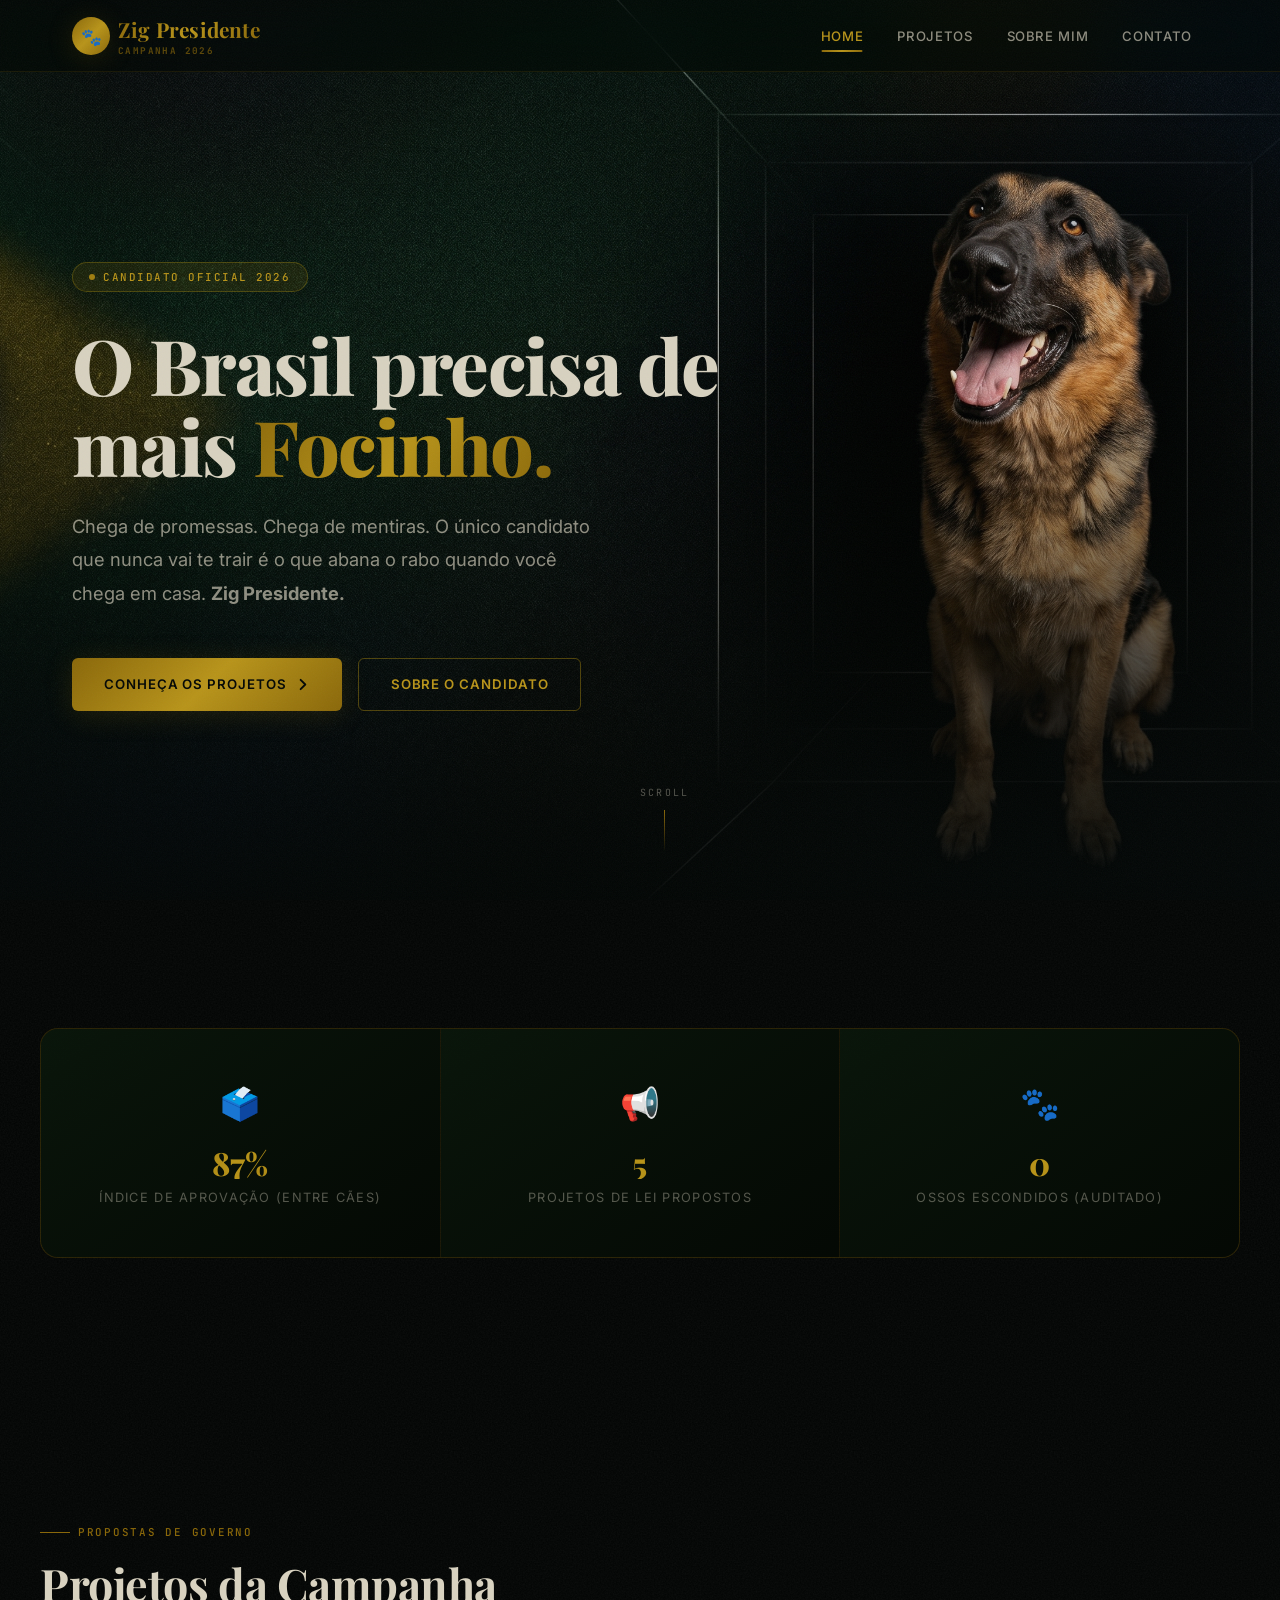
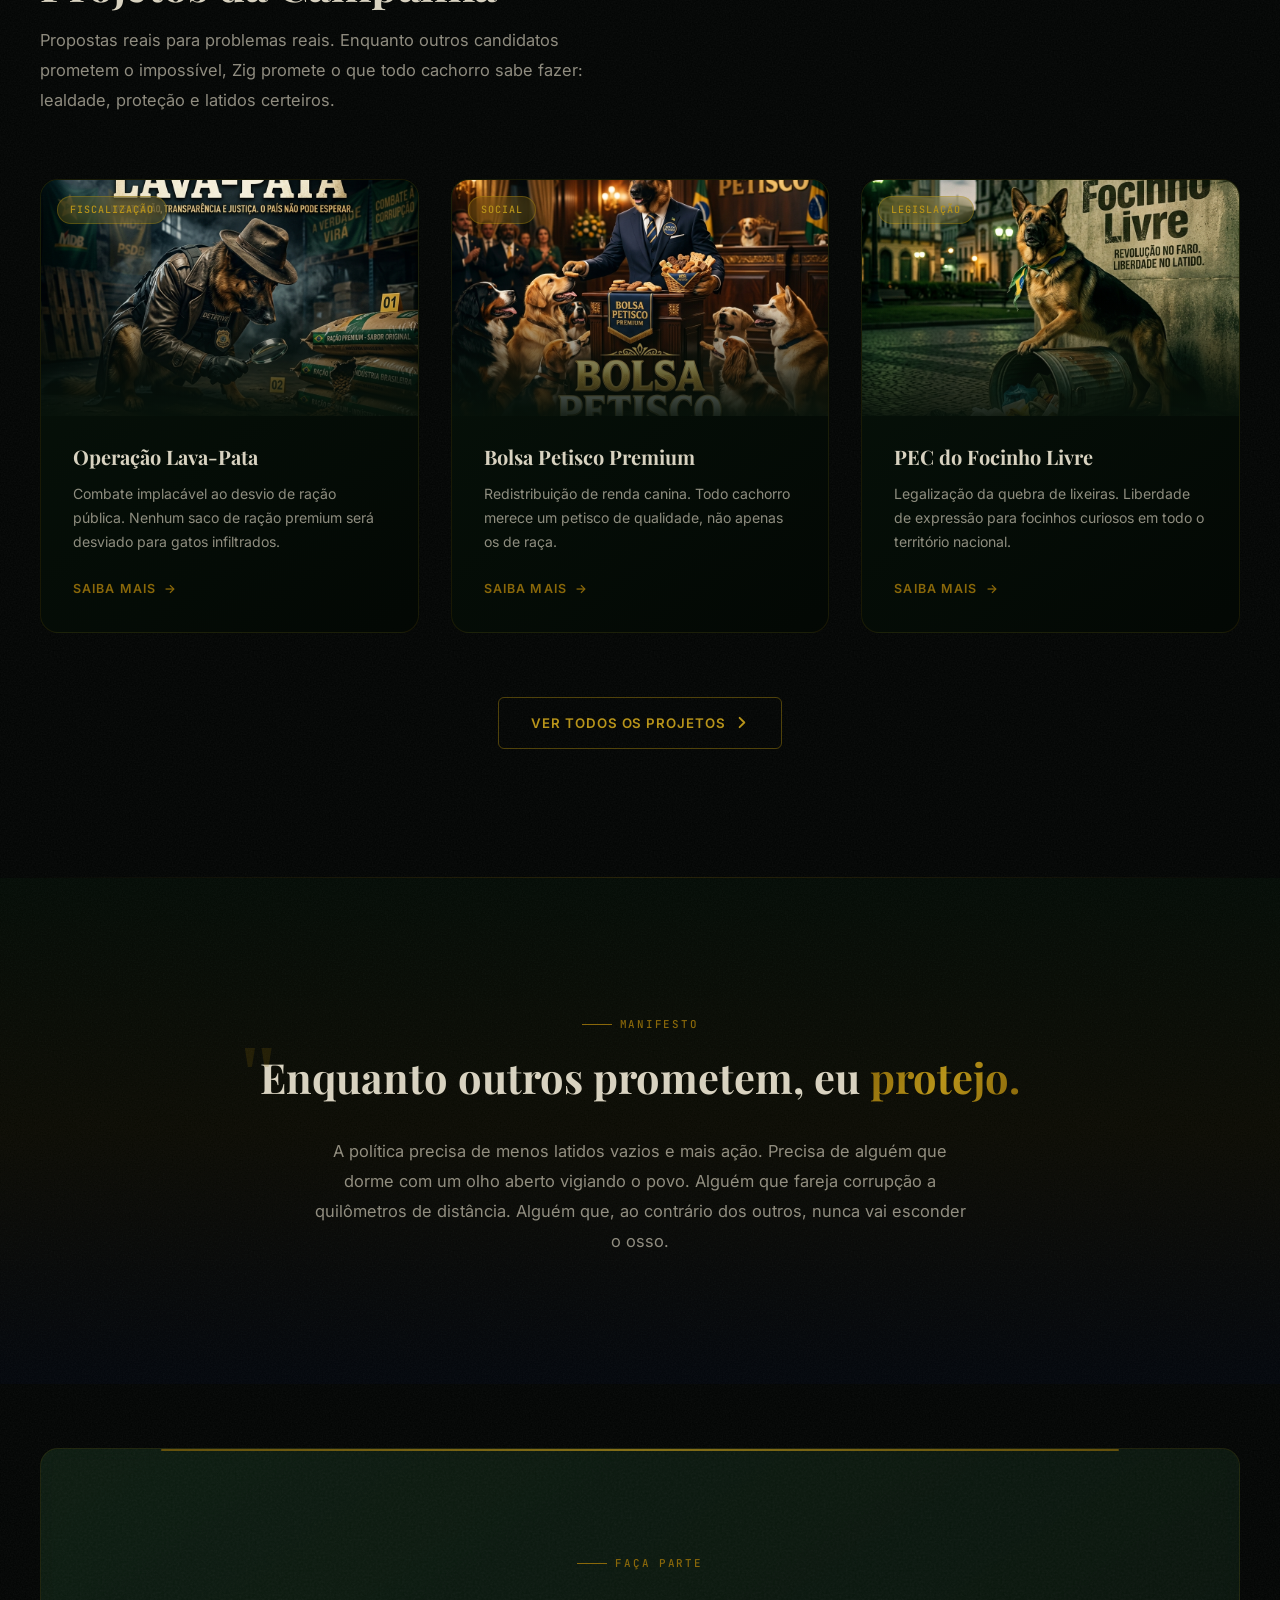
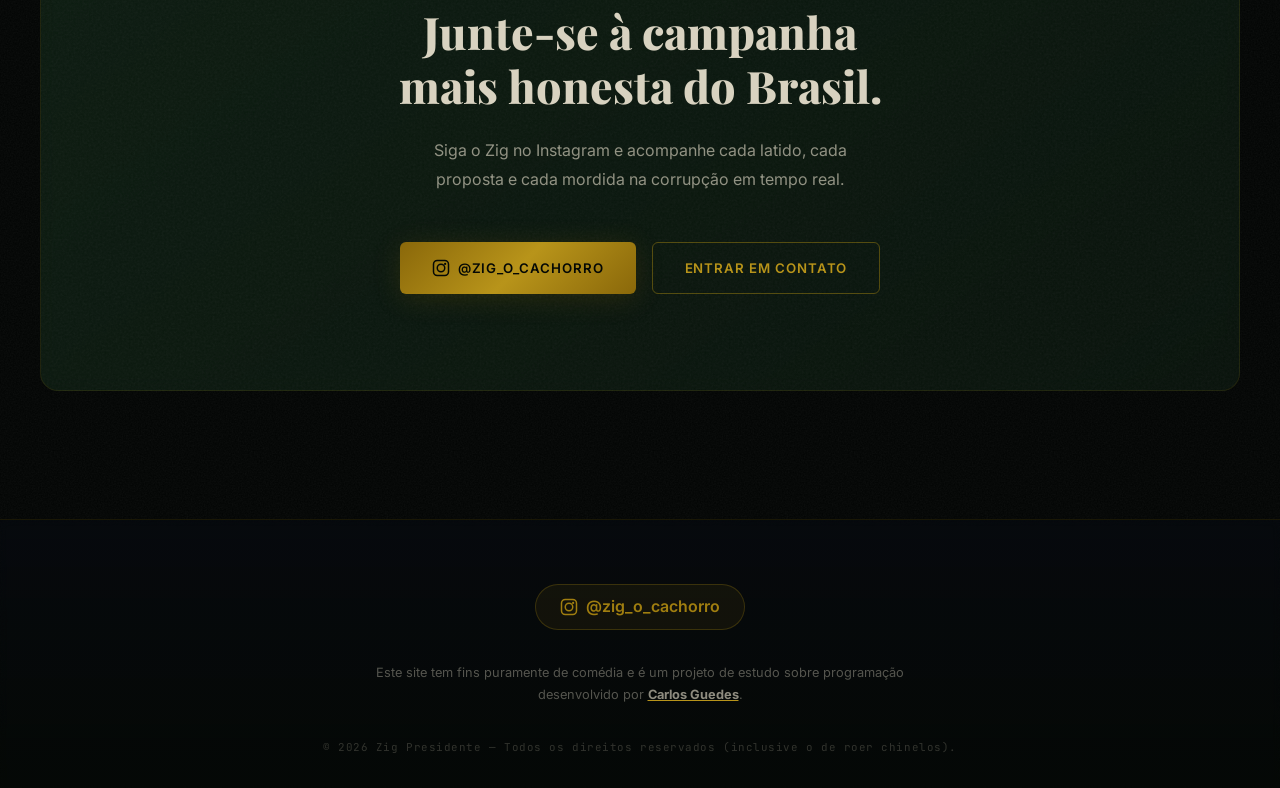
==== commit f1d95bbd: "link update" ====
--- a/index.html
+++ b/index.html
@@ -252,7 +252,7 @@
       </a>
       <p class="footer-disclaimer">
         Este site tem fins puramente de comédia e é um projeto de estudo sobre
-        programação desenvolvido por <strong>Carlos Guedes</strong>.
+        programação desenvolvido por <a href="https://github.com/carlosguedes-dev" target="_blank" rel="noopener noreferrer" style="color: var(--text-primary); text-decoration: underline; text-decoration-color: var(--br-gold-light); transition: color var(--transition-fast);"><strong>Carlos Guedes</strong></a>.
       </p>
       <p class="footer-copyright">
         © 2026 Zig Presidente — Todos os direitos reservados (inclusive o de roer chinelos).
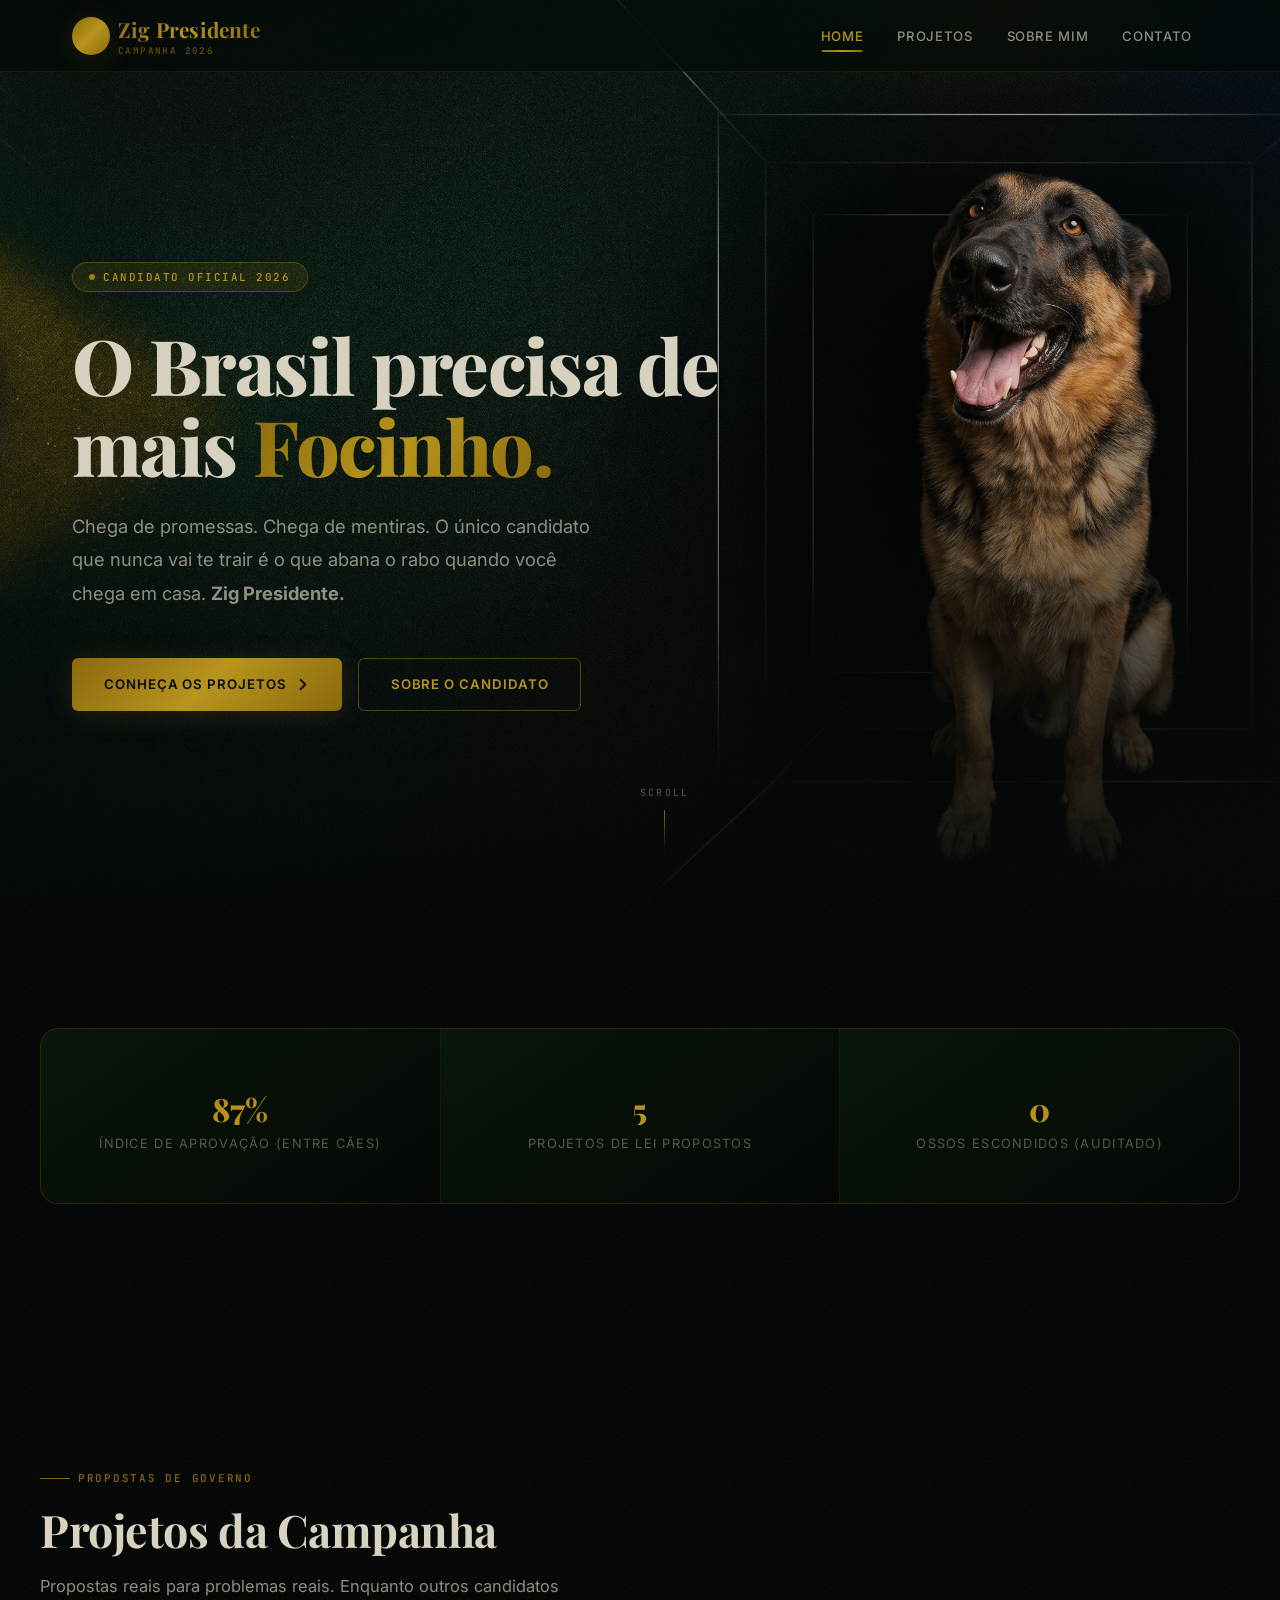
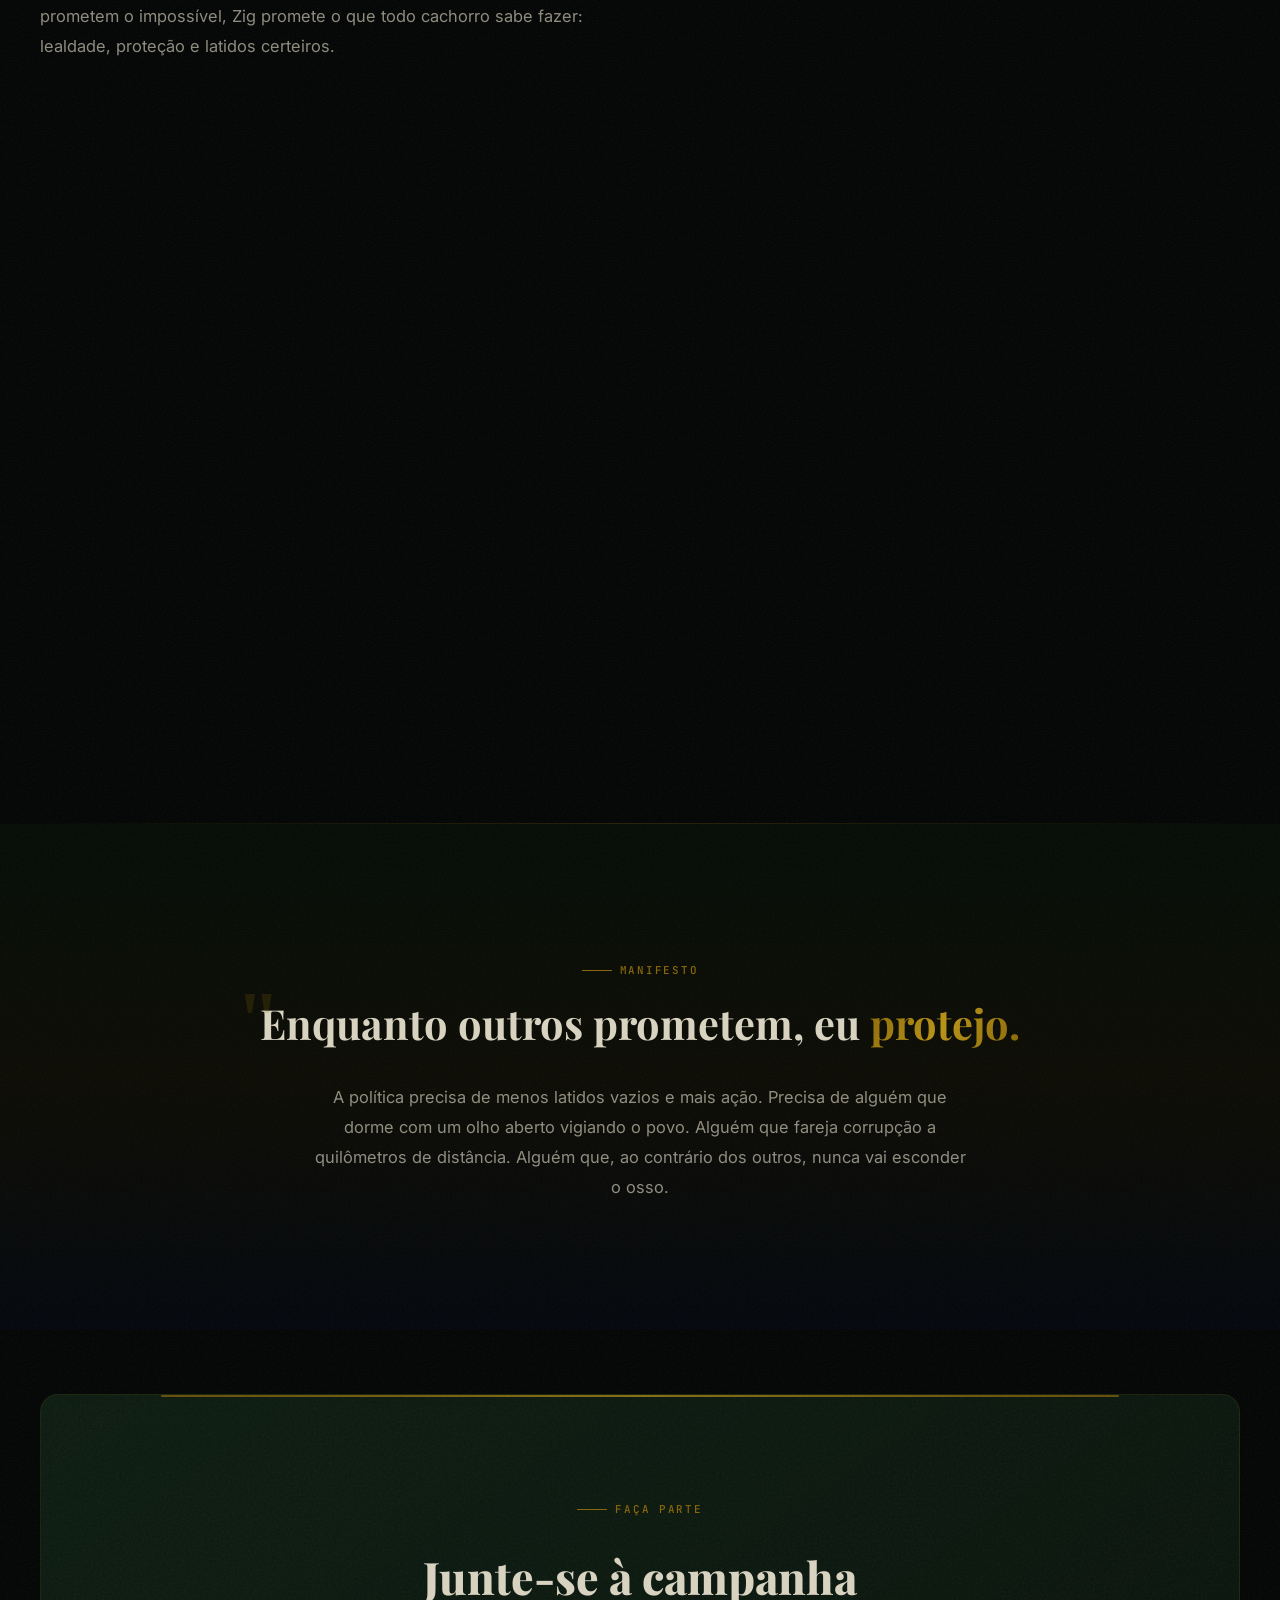
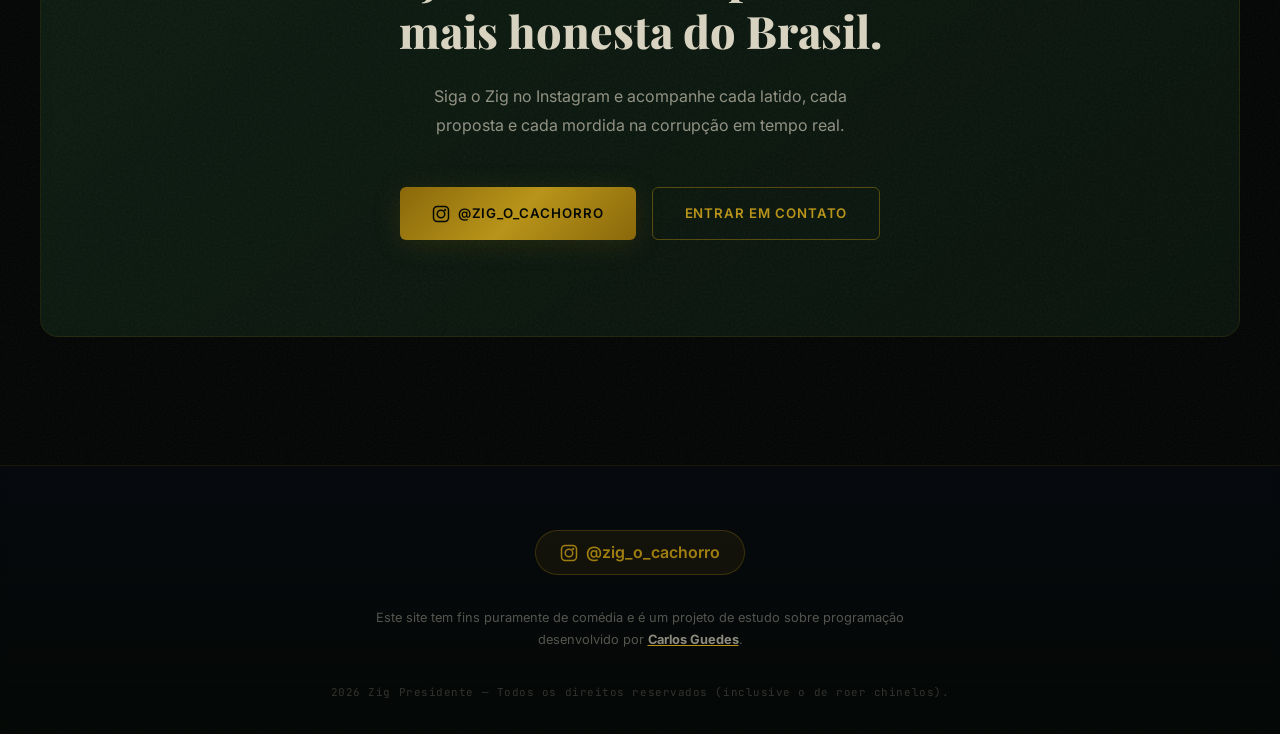
==== commit 7e59c0f5: "chore: remove emojis and non-essential comments" ====
--- a/index.html
+++ b/index.html
@@ -6,18 +6,18 @@
   <meta name="description" content="Zig Presidente — A campanha presidencial canina mais séria do Brasil. Conheça os projetos e propostas do candidato mais leal do país.">
   <title>Zig Presidente — O Brasil Precisa de Mais Focinho</title>
   <link rel="stylesheet" href="style.css">
-  <link rel="icon" href="data:image/svg+xml,<svg xmlns=%22http://www.w3.org/2000/svg%22 viewBox=%220 0 100 100%22><text y=%22.9em%22 font-size=%2290%22>🐾</text></svg>">
+  <link rel="icon" href="data:image/svg+xml,<svg xmlns=%22http://www.w3.org/2000/svg%22 viewBox=%220 0 100 100%22><text y=%22.9em%22 font-size=%2290%22></text></svg>">
 </head>
 <body>
 
-  <!-- Grain Overlay -->
+  
   <div class="grain-overlay"></div>
 
-  <!-- Header -->
+  
   <header class="header" id="header">
     <div class="header-inner">
       <a href="index.html" class="logo" id="logo">
-        <div class="logo-icon">🐾</div>
+        <div class="logo-icon"></div>
         <div>
           <span class="logo-text">Zig Presidente</span>
           <span class="logo-tag">Campanha 2026</span>
@@ -77,17 +77,17 @@
     <div class="section-inner">
       <div class="feature-strip reveal">
         <div class="feature-item">
-          <span class="feature-icon">🗳️</span>
+          <span class="feature-icon"></span>
           <div class="feature-value">87%</div>
           <div class="feature-label">Índice de aprovação (entre cães)</div>
         </div>
         <div class="feature-item">
-          <span class="feature-icon">📢</span>
+          <span class="feature-icon"></span>
           <div class="feature-value">5</div>
           <div class="feature-label">Projetos de lei propostos</div>
         </div>
         <div class="feature-item">
-          <span class="feature-icon">🐾</span>
+          <span class="feature-icon"></span>
           <div class="feature-value">0</div>
           <div class="feature-label">Ossos escondidos (auditado)</div>
         </div>
@@ -111,7 +111,7 @@
       </div>
 
       <div class="projects-grid">
-        <!-- Card 1 -->
+        
         <a href="projetos.html#projeto-lava-pata" class="project-card reveal reveal-delay-1" id="card-lava-pata">
           <div class="project-card-image">
             <img src="img/operacao-lava-pata.png" alt="Operação Lava-Pata" loading="lazy">
@@ -131,7 +131,7 @@
           </div>
         </a>
 
-        <!-- Card 2 -->
+        
         <a href="projetos.html#projeto-bolsa-petisco" class="project-card reveal reveal-delay-2" id="card-bolsa-petisco">
           <div class="project-card-image">
             <img src="img/bolsa-petisco-premium.png" alt="Bolsa Petisco Premium" loading="lazy">
@@ -151,7 +151,7 @@
           </div>
         </a>
 
-        <!-- Card 3 -->
+        
         <a href="projetos.html#projeto-pec-focinho" class="project-card reveal reveal-delay-3" id="card-pec-focinho">
           <div class="project-card-image">
             <img src="img/pec-focinho-livre.png" alt="PEC do Focinho Livre" loading="lazy">
@@ -238,7 +238,7 @@
     </div>
   </section>
 
-  <!-- Footer -->
+  
   <footer class="footer" id="footer">
     <div class="footer-inner">
       <a href="https://www.instagram.com/zig_o_cachorro" target="_blank" rel="noopener noreferrer"
@@ -255,7 +255,7 @@
         programação desenvolvido por <a href="https://github.com/carlosguedes-dev" target="_blank" rel="noopener noreferrer" style="color: var(--text-primary); text-decoration: underline; text-decoration-color: var(--br-gold-light); transition: color var(--transition-fast);"><strong>Carlos Guedes</strong></a>.
       </p>
       <p class="footer-copyright">
-        © 2026 Zig Presidente — Todos os direitos reservados (inclusive o de roer chinelos).
+         2026 Zig Presidente — Todos os direitos reservados (inclusive o de roer chinelos).
       </p>
     </div>
   </footer>
